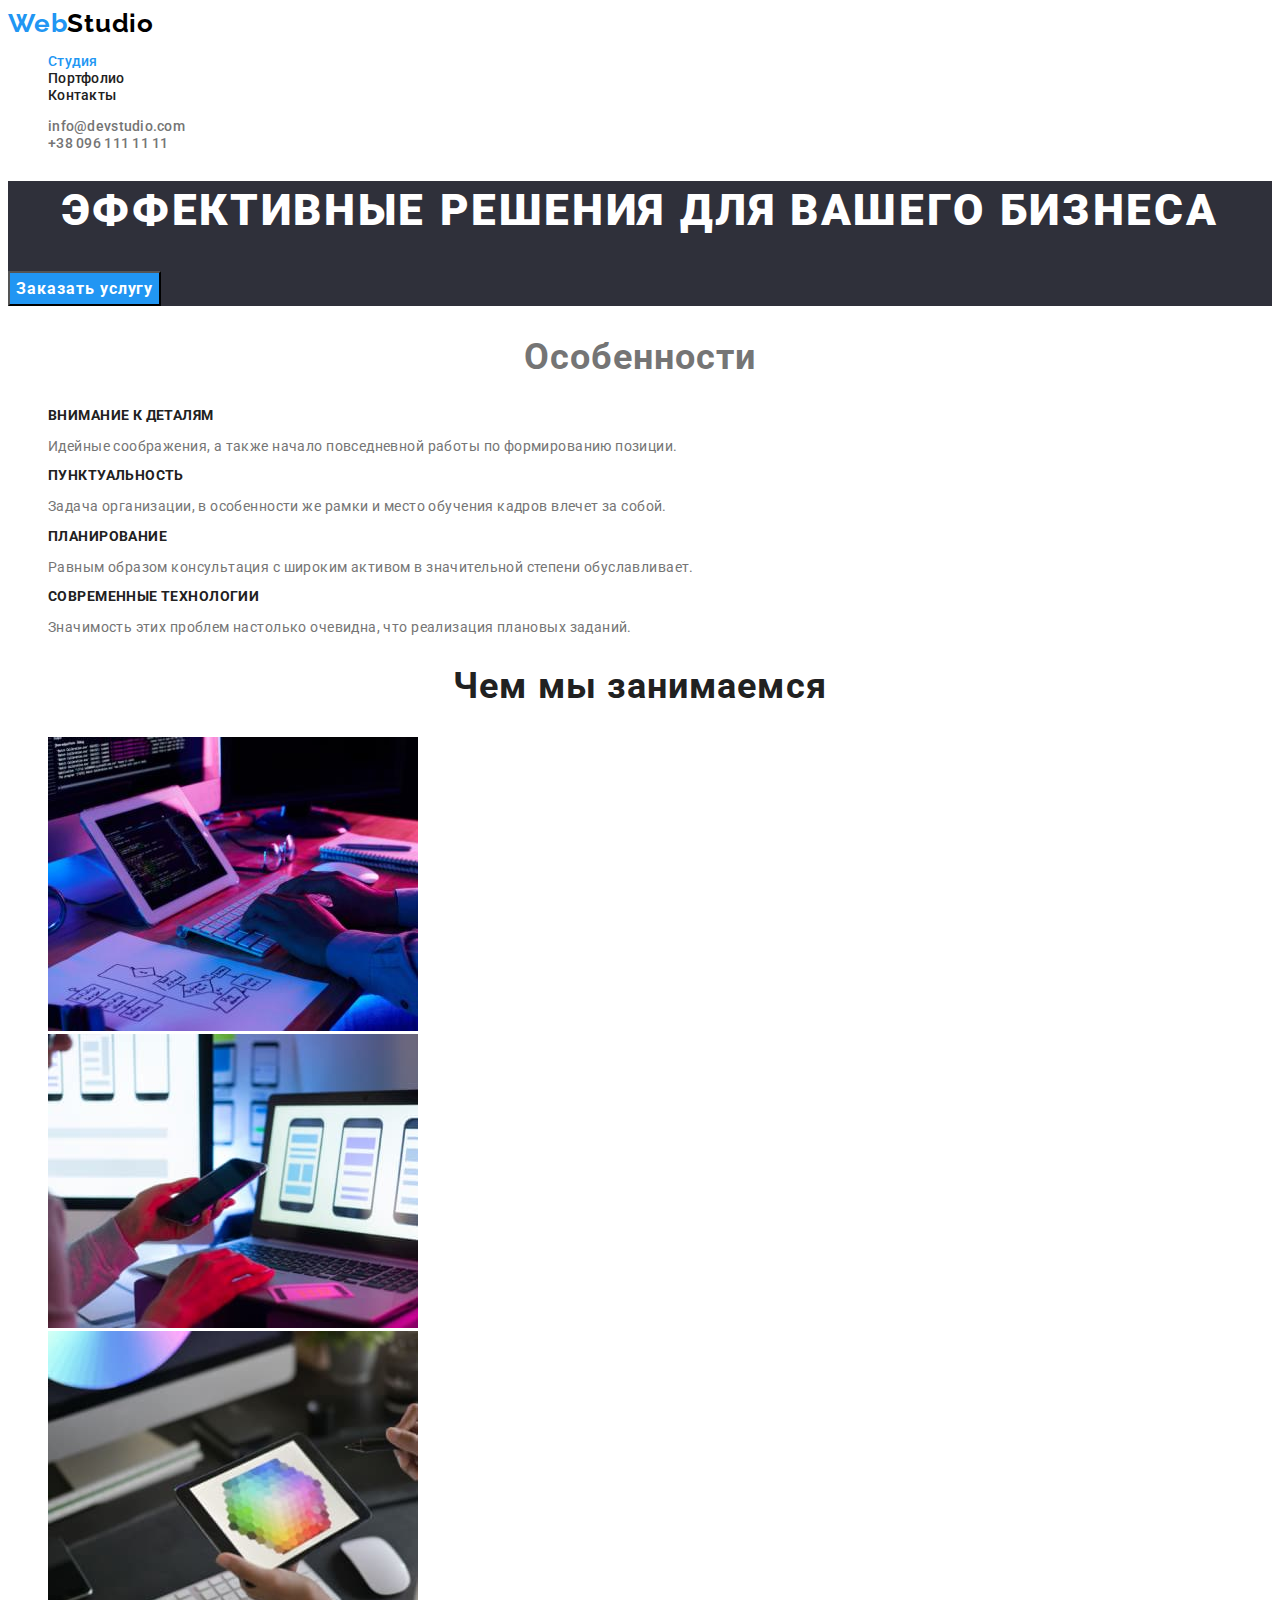
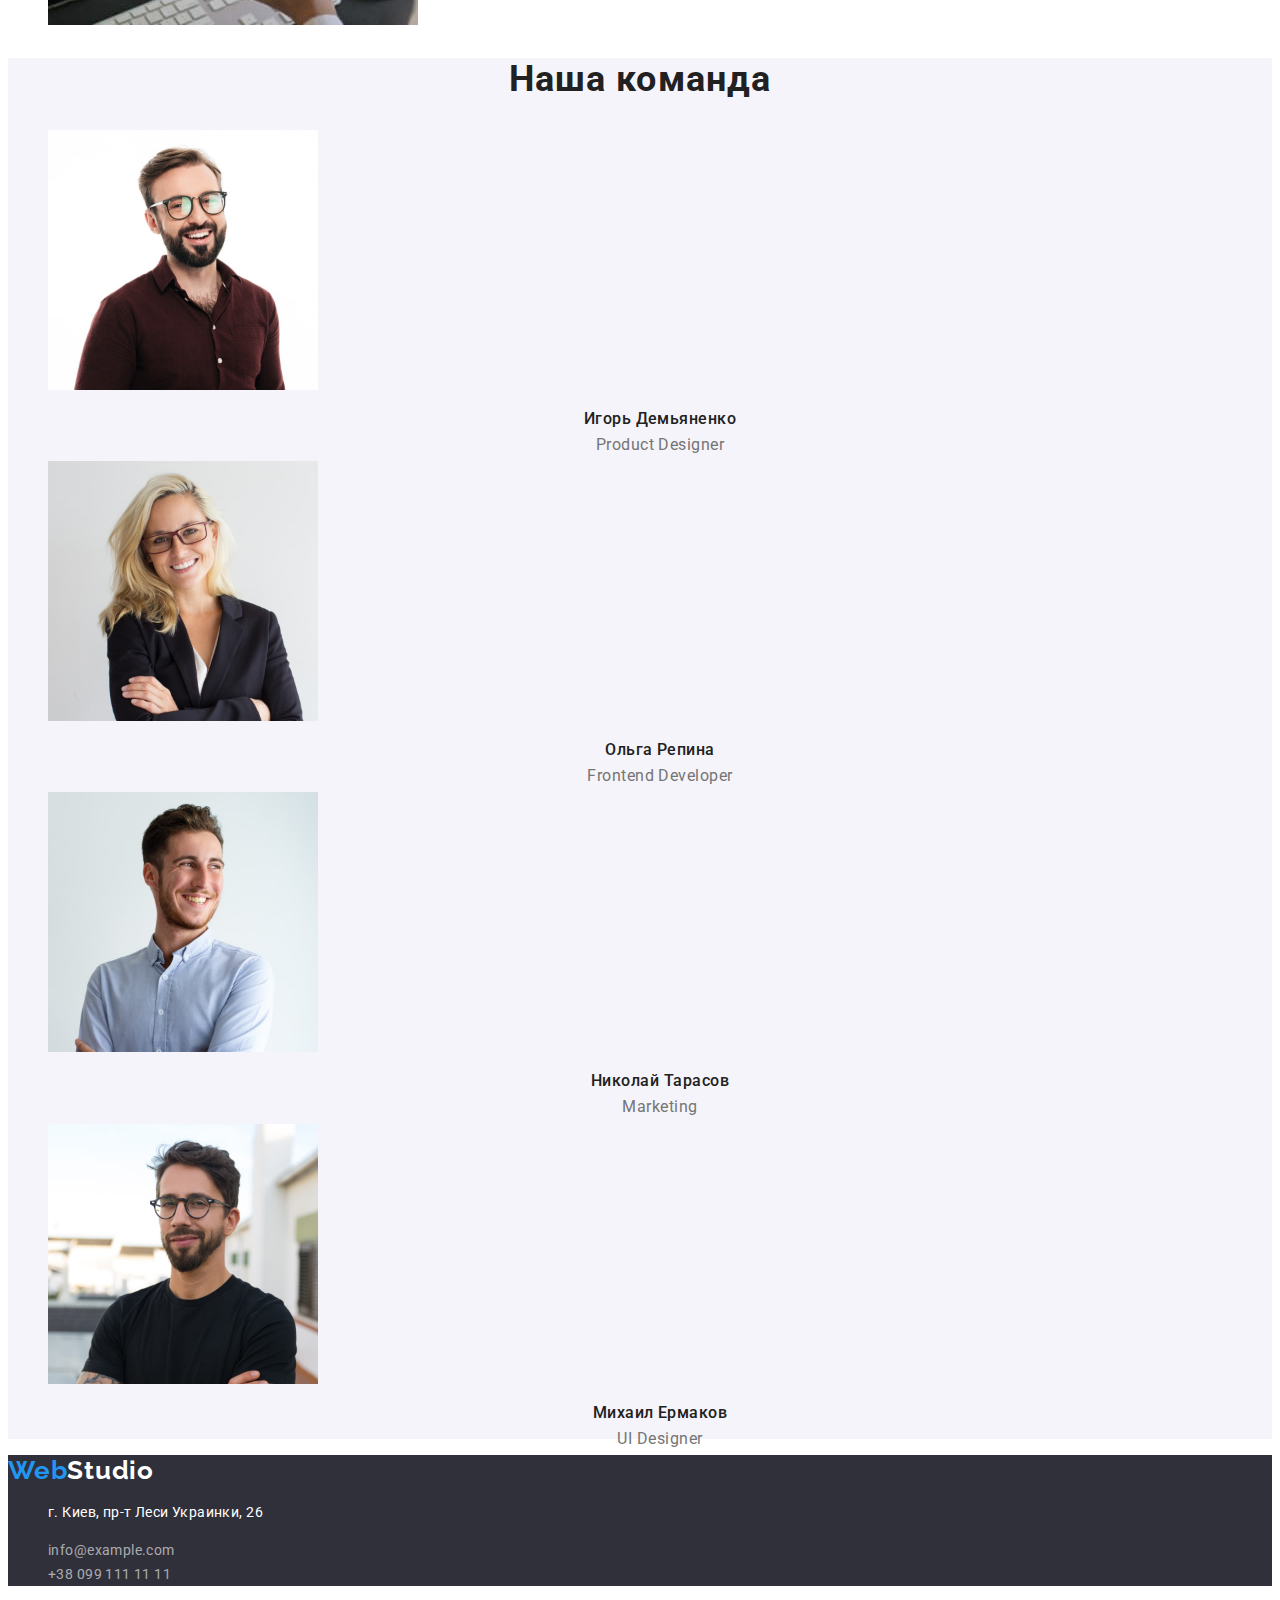
==== index.html @ 6a503a12 "Start HW_03" ====
<!DOCTYPE html>
<html lang="ru">

<head>
    <meta charset="UTF-8">
    <meta http-equiv="X-UA-Compatible" content="IE=edge">
    <meta name="viewport" content="width=device-width, initial-scale=1.0">
    <title>ГЛАВНАЯ</title>
    <link rel="preconnect" href="https://fonts.googleapis.com">
    <link rel="preconnect" href="https://fonts.gstatic.com" crossorigin>
    <link
        href="https://fonts.googleapis.com/css2?family=Raleway:wght@700&family=Roboto:wght@400;500;700;900&display=swap"
        rel="stylesheet">
    <link rel="stylesheet" href="./css/styles.css">
</head>

<body>
    <!-- ШАПКА САЙТА HEADER -->
    <header class="header">

        <!-- ГЛАВНАЯ НАВИГАЦИЯ C ПЕРВЫМ СПИСКОМ -->

        <nav class="general-nav">
            <!-- ЛОГОТИП СТУДИИ -->
            <a href="./index.html" class="logo-top"><span class="accent">Web</span><span
                    class="studio">Studio</span></a>
            <!-- ПЕРВЫЙ СПИСОК -->
            <ul class="list site-nav ">
                <li><a href="./index.html" class="link current">Студия</a></li>
                <li><a href="./portfolio.html" class="link portfolio">Портфолио</a></li>
                <li><a href="#" class="link contact">Контакты</a></li>
            </ul>
        </nav>
        <!-- КОНТАКТЫ ВТОРОЙ СПИСОК В ШАПКЕ -->
        <ul class="list contakt-header">
            <li>
                <a href="mailto:info@devstudio.com" class="link" rel="">info@devstudio.com</a>
            </li>
            <li>
                <a href="tel:+380961111111" class="link">+38 096 111 11 11</a>
            </li>
        </ul>
    </header>
    <!-- MAIN СОДЕРЖАНИЕ -->
    <main>
        <div class="hero-img">
            <!-- ТУТ БОЛЬШАЯ ЧЕРНАЯ КАРТИНКА  -->
            <section class="slogan">
                <h1 class="hero-title">Эффективные решения для вашего бизнеса</h1>
                <button type="button" class="hero btn">Заказать услугу</button>
            </section>
        </div>
        <!-- СЕКЦИЯ ОСОБЕННОСТИ -->
        <section class="section nuances">
            <h2 class="hidden section-title">Особенности</h2>
            <ul class="list nuances-list">
                <li>
                    <h3 class="title nuances-title">Внимание к деталям</h3>
                    <p class="txt">
                        Идейные соображения, а также начало повседневной работы по формированию позиции.
                    </p>
                </li>
                <li>
                    <h3 class="title nuances-title">Пунктуальность</h3>
                    <p class="txt">
                        Задача организации, в особенности же рамки и место обучения кадров влечет за собой.
                    </p>
                </li>
                <li>
                    <h3 class="title nuances-title">Планирование</h3>
                    <p class="txt">
                        Равным образом консультация с широким активом в значительной степени обуславливает.
                    </p>
                </li>
                <li class="">
                    <h3 class="title nuances-title">Современные технологии</h3>
                    <p class="txt">
                        Значимость этих проблем настолько очевидна, что реализация плановых заданий.
                    </p>
                </li>
            </ul>
        </section>
        <!-- СЕКЦИЯ ЧЕМ МЫ ЗАНИМАЕМСЯ -->
        <section class="section job">
            <h2 class="title section-title">Чем мы занимаемся</h2>
            <ul class="list job-list">
                <li>
                    <img src="./images/box1.jpg" width="370" alt="руки с клавиатурой" />
                </li>
                <li>
                    <img src="./images/box2.jpg" width="370" alt=" рука с мобильным" />
                </li>
                <li>
                    <img src="./images/box3.jpg" width="370" alt=" рука с планшетом" />
                </li>
            </ul>
        </section>
        <!-- СЕКЦИЯ КОМАНДА -->
        <section class="section team">
            <h2 class="title section-title">Наша команда</h2>
            <ul class="list team-list">
                <li>
                    <img src="./images/t-card1.jpg" width="270" alt="фото Игорь Демьяненко" />
                    <h3 class="title team-title">Игорь Демьяненко</h3>
                    <p lang="en" class="txt">Product Designer</p>
                </li>
                <li>
                    <img src="./images/t-card2.jpg" width="270" alt="фото Ольга Репина" />
                    <h3 class="title team-title">Ольга Репина</h3>
                    <p lang="en" class="txt">Frontend Developer</p>
                </li>
                <li>
                    <img src="./images/t-card3.jpg" width="270" alt="фото Николай Тарасов" />
                    <h3 class="title team-title">Николай Тарасов</h3>
                    <p lang="en" class="txt">Marketing</p>
                </li>
                <li>
                    <img src="./images/t-card4.jpg" width="270" alt="фото Михаил Ермаков" />
                    <h3 class="title team-title">Михаил Ермаков</h3>
                    <p lang="en" class="txt">UI Designer</p>
                </li>
            </ul>
        </section>
    </main>
    <!-- ОБЩИЙ ПОДВАЛ СТРАНИЦЫ -->
    <footer class="footer">
        <!-- ФОН ПОДВАЛА СТРАНИЦЫ -->
        <a href="./index.html" class="logo-bоttom"><span class="accent">Web</span><span
                class="logo-footer">Studio</span></a>
        <address class="address">
            <ul class="list contact-footer">
                <li>
                    <p class="text">г. Киев, пр-т Леси Украинки, 26</p>
                <li><a href="mailto:info@example.com" class="link">info@example.com</a></li>
                <li><a href="tel:+380991111111" class="link">+38 099 111 11 11</a></li>
            </ul>
        </address>
    </footer>
</body>

</html>
---- css/styles.css ----
:root {
  --logo-studio-color: #000000;
  --bg-prime-color: #ffffff;
  --bg-second-color: #f5f4fa;
  --text-prime-color: #757575;
  --text-second-color: #212121;
  --text-accent-color: #2196f3;
  --botton-prime-color: #f5f4fa;
  --border-color: #eeeeee;
  --link-footer-color: rgba(255, 255, 255, 0.6);
  --hero-footer-color: #2f303a;
}
body {
  font-family: 'Roboto', sans-serif;
  font-style: normal;
  font-weight: 400;
  font-size: 14px;
  background-color: var(--body-prime-color);
  color: var(--text-prime-color);
}

.list {
  list-style: none;
}
/* .link {
  text-decoration: none;
} */

/* ========== HEADER======= */
/* ----  СТИЛЬ ЛОГОТИПА HEADR И FOOTER   --- */
.logo-top,
.logo-bоttom {
  text-decoration: none;
  font-family: Raleway;
  font-style: normal;
  font-weight: 700;
  font-size: 26px;
  line-height: 31px;
  letter-spacing: 0.03em;
  text-decoration: none;
  /* --- ЦВЕТ ЛОГОТИПА HEADER  --- */
  color: var(--logo-studio-color);
}
/* -- ЦВЕТОВОЙ АКЦЕНТ ЛОГОТИПА HEADER И FOOTER -- */
.accent {
  color: var(--text-accent-color);
}

/* ====ГЛАВНАЯ НАВИГАЦИЯ ==== */

.site-nav .link {
  text-decoration: none;
  font-size: 14px;
  font-weight: 500;
  line-height: 1.14;
  letter-spacing: 0.02em;
  color: var(--text-second-color);
}
/* ---= ПОДСВЕТКА ТЕКУЩЕЙ СТРАНИЦЫ =---  */
.site-nav .link.current {
  color: var(--text-accent-color);
}
.site-nav .link:hover,
.site-nav .link:focus {
  color: var(--text-accent-color);
}

/* --- КОНТАКТЫ HEADER   --- */
.contakt-header .link {
  text-decoration: none;
  font-size: 14px;
  font-weight: 500;
  line-height: 1.14;
  letter-spacing: 0.02em;
  color: var(--text-prime-color);
}
.contakt-header .link:hover,
.contakt-header .link:focus {
  color: var(--text-accent-color);
}

/* ===========  HEADER FIN  ====== */

/* ===  MAIN  === */
/* ---  СТИЛЬ ДЛЯ HERO  --- */
.hero-img {
  background-color: var(--hero-footer-color);
}
.hero-title {
  font-weight: 900;
  font-size: 44px;
  line-height: 1.36;
  text-align: center;
  letter-spacing: 0.06em;
  text-transform: uppercase;
  color: var(--bg-prime-color);
}
.hero.btn {
  font-family: inherit; /* НАСЛ-от BODY-  */
  font-weight: 700;
  font-size: 16px;
  line-height: 1.85;
  /* text-align: center; */
  letter-spacing: 0.06em;
  color: var(--bg-prime-color);
  background-color: var(--text-accent-color);
  /* ---  HERO-FIN  --- */
}
/* ===  ДЛЯ ВСЕХ СЕКЦИЙ  === */
.section-title {
  font-weight: 700;
  font-size: 36px;
  line-height: 1.17;
  text-align: center;
  letter-spacing: 0.03em;
}
.title {
  color: var(--text-second-color);
}
/* ===  СЕКЦИЯ ОСОБЕННОСТИ  === */

.nuances-title {
  font-weight: 700;
  font-size: 14px;
  line-height: 1.14;
  letter-spacing: 0.03em;
  text-transform: uppercase;
}
.nuances-list .txt {
  line-height: 1.17;
  letter-spacing: 0.03em;
}

/* === СЕКЦИЯ ЧЕМ МЫ ЗАНИМАЕМСЯ === */

/* === СЕКЦИЯ КОМАНДА === */
.section.team {
  background-color: var(--bg-second-color);
}
.team-title {
  font-weight: 500;
  font-size: 16px;
  line-height: 1.19;
  text-align: center;
  letter-spacing: 0.03em;
}
.team-list .txt {
  font-size: 16px;
  line-height: 1.19px;
  text-align: center;
  letter-spacing: 0.03em;
}

/* === MAIN, INDEX FIN === */

/* === PORTFOLIO MAIN PAGE === */
/* -- ЗАГОЛОВОК ПОРТФОЛИО, HIDDEN -- */
/* --- КНОПКИ ПОРТФОЛИО  --- */
.work-list {
}
.btn-work {
  font-family: Roboto;
  font-weight: 500;
  font-size: 16px;
  line-height: 1.62;
  /* text-align: center; */
  letter-spacing: 0.03em;
  color: var(--text-second-color);
  background-color: var(--bg-second-color);
}
.btn-work:hover,
.btn-work:focus {
  background-color: var(--text-accent-color);
}
/* --- ПРИМЕРЫ  РАБОТ  --- */
.portfolio-title {
  font-weight: 700;
  font-size: 18px;
  line-height: 2;
  letter-spacing: 0.06em;
}
.example-list .link {
  text-decoration: none;
}
.example-list .txt {
  font-size: 16px;
  line-height: 1.88;
  letter-spacing: 0.03em;
  color: var(--text-prime-color);
}
/* ===  PORTFOLIO FIN  === */

/* ===  FOOTER  === */
.footer {
  background-color: var(--hero-footer-color);
}
/* --- БЕЛЫЙ ЦВЕТ ЛОГОТИПА ФУТЕРА --- */
.logo-footer {
  color: var(--bg-prime-color);
}
/* === АДРЕСС ПРОСПЕКТТ == */
.address .text {
  font-family: Roboto;
  font-style: normal;
  font-weight: 400;
  font-size: 14px;
  line-height: 24px;
  letter-spacing: 0.03em;
  color: var(--bg-prime-color);
}
/* --- АДРЕСНЫЕ ССЫЛКИ В ФУТЕРЕ  --- */
.contact-footer .link {
  text-decoration: none;
  font-style: normal;
  font-weight: 400;
  font-size: 14px;
  line-height: 24px;
  letter-spacing: 0.03em;
  color: var(--link-footer-color);
}
.contact-footer .link:hover,
.contact-footer .link:focus {
  color: var(--text-accent-color);
}

/* === FOOTER FIN === */
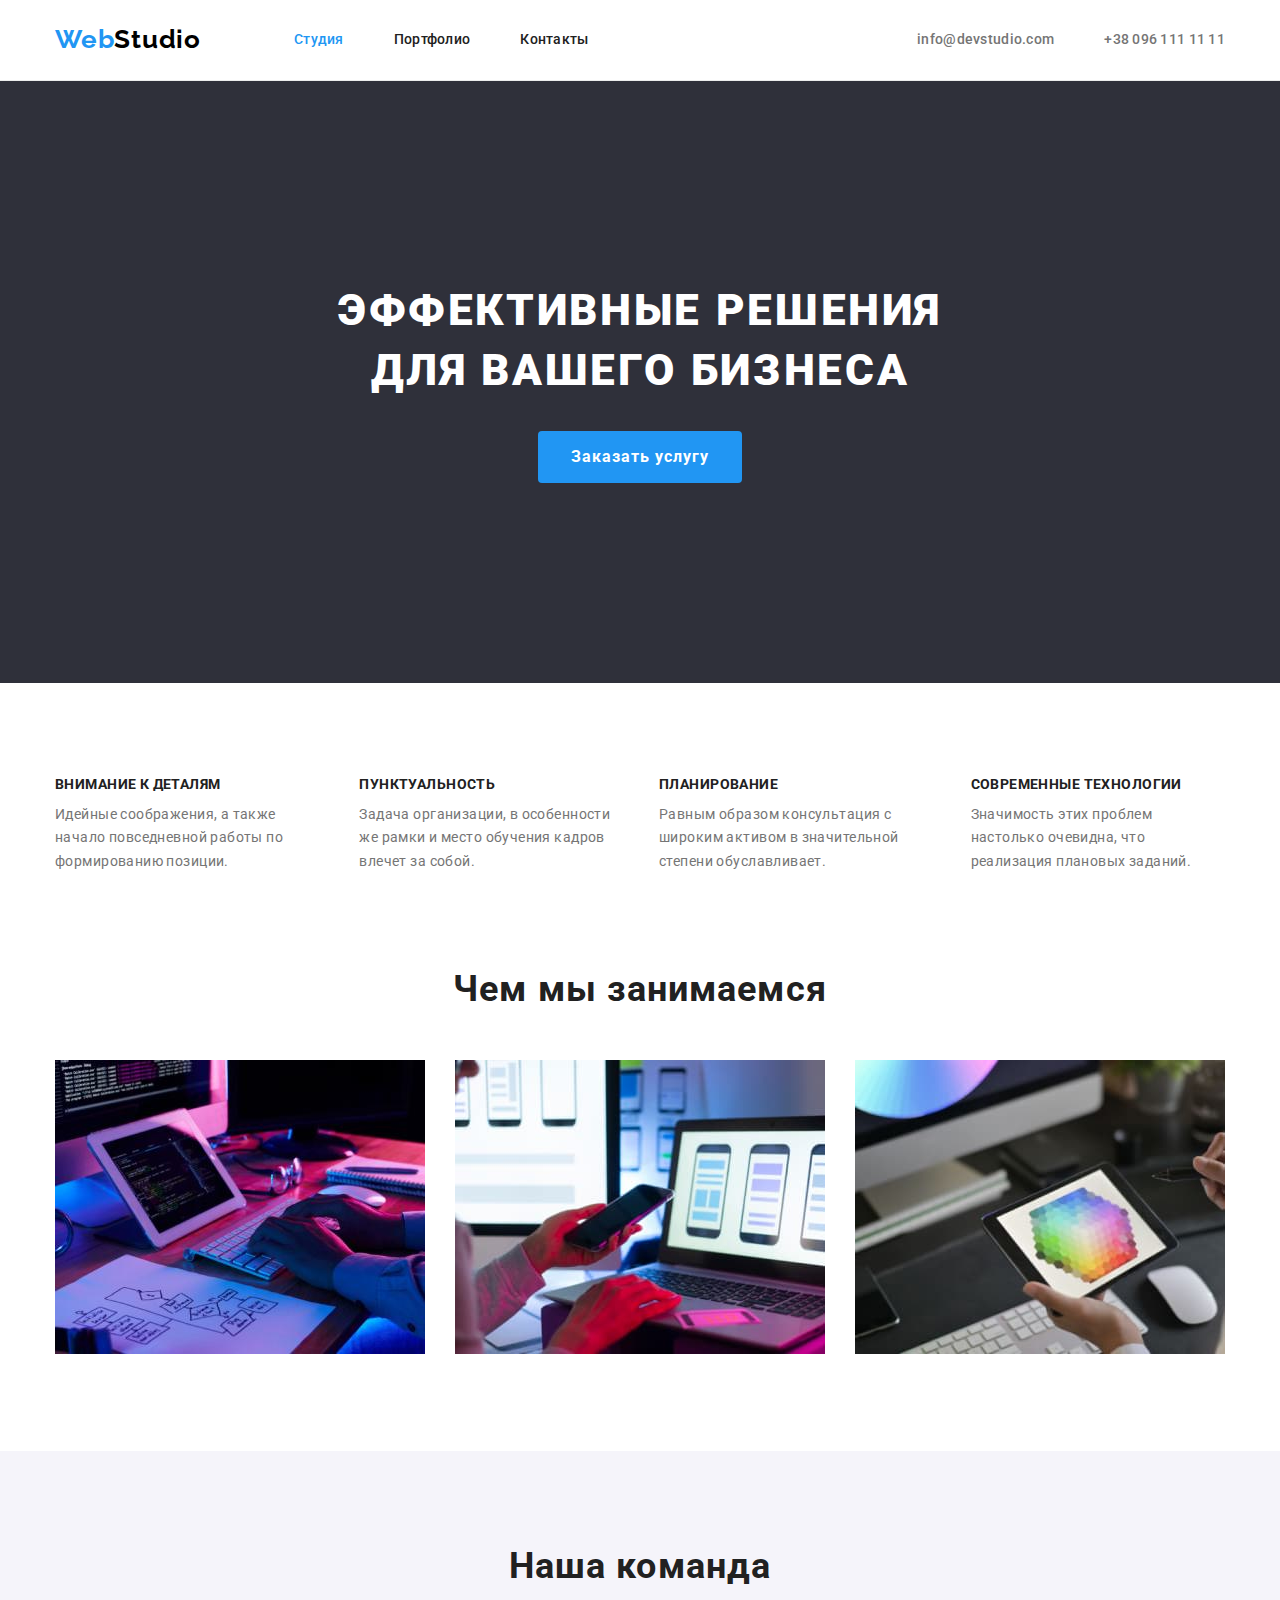
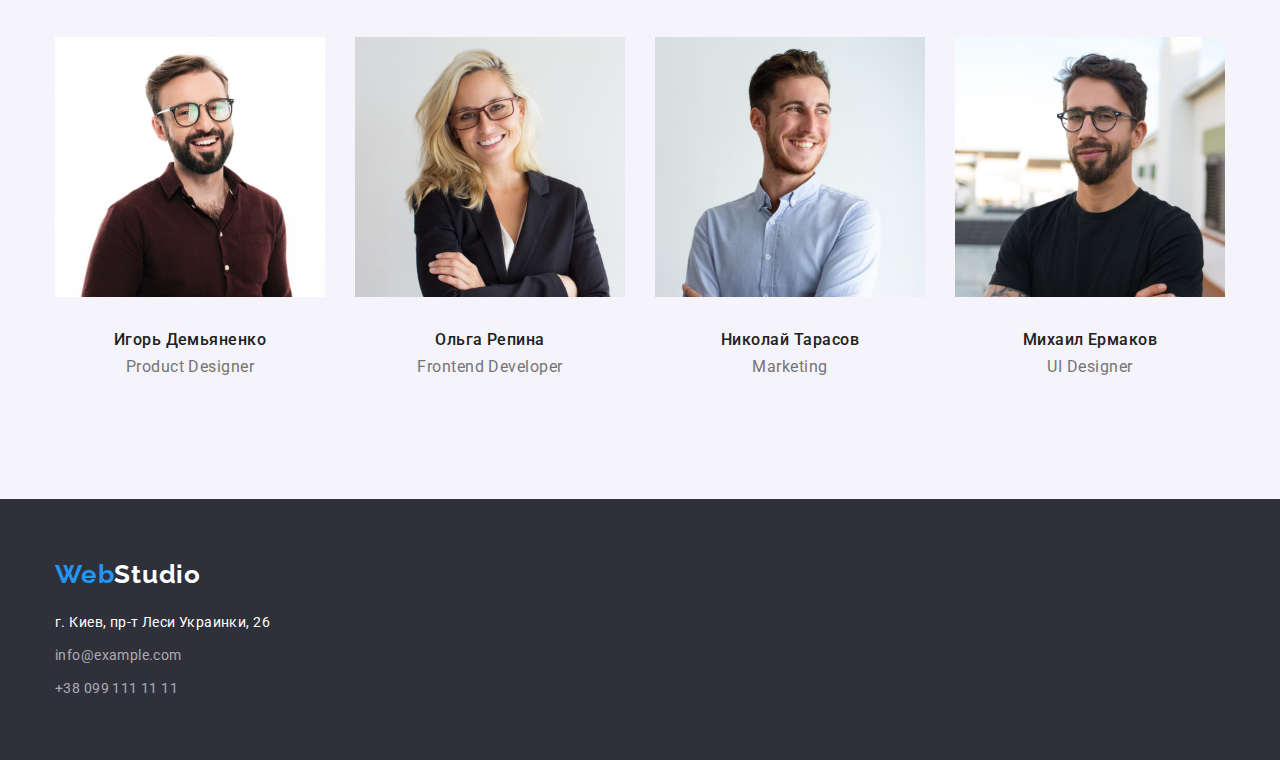
==== commit cf1b6f6d: "Final" ====
--- a/index.html
+++ b/index.html
@@ -11,130 +11,157 @@
     <link
         href="https://fonts.googleapis.com/css2?family=Raleway:wght@700&family=Roboto:wght@400;500;700;900&display=swap"
         rel="stylesheet">
+    <!-- Файл НОРМАЛИЗ -->
+    <link rel="stylesheet"
+        href="https://cdnjs.cloudflare.com/ajax/libs/modern-normalize/1.1.0/modern-normalize.min.css">
     <link rel="stylesheet" href="./css/styles.css">
 </head>
 
 <body>
     <!-- ШАПКА САЙТА HEADER -->
+
     <header class="header">
+        <div class="container prime-nav">
 
-        <!-- ГЛАВНАЯ НАВИГАЦИЯ C ПЕРВЫМ СПИСКОМ -->
+            <!-- ГЛАВНАЯ НАВИГАЦИЯ C ПЕРВЫМ СПИСКОМ -->
 
-        <nav class="general-nav">
-            <!-- ЛОГОТИП СТУДИИ -->
-            <a href="./index.html" class="logo-top"><span class="accent">Web</span><span
-                    class="studio">Studio</span></a>
-            <!-- ПЕРВЫЙ СПИСОК -->
-            <ul class="list site-nav ">
-                <li><a href="./index.html" class="link current">Студия</a></li>
-                <li><a href="./portfolio.html" class="link portfolio">Портфолио</a></li>
-                <li><a href="#" class="link contact">Контакты</a></li>
+            <nav class="general-nav">
+                <!-- ЛОГОТИП СТУДИИ -->
+                <a href="./index.html" class="logo-top"><span class="accent">Web</span><span
+                        class="studio">Studio</span></a>
+                <!-- ПЕРВЫЙ СПИСОК -->
+                <ul class="list site-nav">
+                    <li class="item"><a href="./index.html" class="link current">Студия</a></li>
+                    <li class="item"><a href="./portfolio.html" class="link portfolio">Портфолио</a></li>
+                    <li class="item"><a href="#" class="link contact">Контакты</a></li>
+                </ul>
+            </nav>
+            <!-- КОНТАКТЫ ВТОРОЙ СПИСОК В ШАПКЕ -->
+            <ul class="list contakt-header">
+                <li class="item">
+                    <a href="mailto:info@devstudio.com" class="link" rel="">info@devstudio.com</a>
+                </li>
+                <li class="item">
+                    <a href="tel:+380961111111" class="link">+38 096 111 11 11</a>
+                </li>
             </ul>
-        </nav>
-        <!-- КОНТАКТЫ ВТОРОЙ СПИСОК В ШАПКЕ -->
-        <ul class="list contakt-header">
-            <li>
-                <a href="mailto:info@devstudio.com" class="link" rel="">info@devstudio.com</a>
-            </li>
-            <li>
-                <a href="tel:+380961111111" class="link">+38 096 111 11 11</a>
-            </li>
-        </ul>
+        </div>
     </header>
+
     <!-- MAIN СОДЕРЖАНИЕ -->
     <main>
-        <div class="hero-img">
-            <!-- ТУТ БОЛЬШАЯ ЧЕРНАЯ КАРТИНКА  -->
-            <section class="slogan">
-                <h1 class="hero-title">Эффективные решения для вашего бизнеса</h1>
-                <button type="button" class="hero btn">Заказать услугу</button>
-            </section>
-        </div>
+
+        <!-- ТУТ БОЛЬШАЯ ЧЕРНАЯ КАРТИНКА  -->
+        <section class="section hero">
+            <div class="container">
+                <h1 class="hero-title">Эффективные решения<br> для вашего бизнеса</h1>
+                <button type="button" class="hero-btn btn">Заказать услугу</button>
+            </div>
+        </section>
+
         <!-- СЕКЦИЯ ОСОБЕННОСТИ -->
+
         <section class="section nuances">
-            <h2 class="hidden section-title">Особенности</h2>
-            <ul class="list nuances-list">
-                <li>
-                    <h3 class="title nuances-title">Внимание к деталям</h3>
-                    <p class="txt">
-                        Идейные соображения, а также начало повседневной работы по формированию позиции.
-                    </p>
-                </li>
-                <li>
-                    <h3 class="title nuances-title">Пунктуальность</h3>
-                    <p class="txt">
-                        Задача организации, в особенности же рамки и место обучения кадров влечет за собой.
-                    </p>
-                </li>
-                <li>
-                    <h3 class="title nuances-title">Планирование</h3>
-                    <p class="txt">
-                        Равным образом консультация с широким активом в значительной степени обуславливает.
-                    </p>
-                </li>
-                <li class="">
-                    <h3 class="title nuances-title">Современные технологии</h3>
-                    <p class="txt">
-                        Значимость этих проблем настолько очевидна, что реализация плановых заданий.
-                    </p>
-                </li>
-            </ul>
+            <div class="container flex-nuances">
+                <h2 class="hidden section-title">Особенности</h2>
+                <ul class="list nuances-list">
+                    <li class="item">
+                        <h3 class="title nuances-title">Внимание к деталям</h3>
+                        <p class="txt">
+                            Идейные соображения, а также начало повседневной работы по формированию позиции.
+                        </p>
+                    </li>
+                    <li class="item">
+                        <h3 class="title nuances-title">Пунктуальность</h3>
+                        <p class="txt">
+                            Задача организации, в особенности же рамки и место обучения кадров влечет за собой.
+                        </p>
+                    </li>
+                    <li class="item">
+                        <h3 class="title nuances-title">Планирование</h3>
+                        <p class="txt">
+                            Равным образом консультация с широким активом в значительной степени обуславливает.
+                        </p>
+                    </li>
+                    <li class="item">
+                        <h3 class="title nuances-title">Современные технологии</h3>
+                        <p class="txt">
+                            Значимость этих проблем настолько очевидна, что реализация плановых заданий.
+                        </p>
+                    </li>
+                </ul>
+            </div>
         </section>
+
         <!-- СЕКЦИЯ ЧЕМ МЫ ЗАНИМАЕМСЯ -->
         <section class="section job">
-            <h2 class="title section-title">Чем мы занимаемся</h2>
-            <ul class="list job-list">
-                <li>
-                    <img src="./images/box1.jpg" width="370" alt="руки с клавиатурой" />
-                </li>
-                <li>
-                    <img src="./images/box2.jpg" width="370" alt=" рука с мобильным" />
-                </li>
-                <li>
-                    <img src="./images/box3.jpg" width="370" alt=" рука с планшетом" />
-                </li>
-            </ul>
+            <div class="container">
+                <h2 class="title section-title">Чем мы занимаемся</h2>
+                <ul class="list job-list">
+                    <li class="item">
+                        <img src="./images/box1.jpg" width="370" alt="руки с клавиатурой" />
+                    </li>
+                    <li class="item">
+                        <img src="./images/box2.jpg" width="370" alt=" рука с мобильным" />
+                    </li>
+                    <li class="item">
+                        <img src="./images/box3.jpg" width="370" alt=" рука с планшетом" />
+                    </li>
+                </ul>
+            </div>
         </section>
         <!-- СЕКЦИЯ КОМАНДА -->
         <section class="section team">
-            <h2 class="title section-title">Наша команда</h2>
-            <ul class="list team-list">
-                <li>
-                    <img src="./images/t-card1.jpg" width="270" alt="фото Игорь Демьяненко" />
-                    <h3 class="title team-title">Игорь Демьяненко</h3>
-                    <p lang="en" class="txt">Product Designer</p>
-                </li>
-                <li>
-                    <img src="./images/t-card2.jpg" width="270" alt="фото Ольга Репина" />
-                    <h3 class="title team-title">Ольга Репина</h3>
-                    <p lang="en" class="txt">Frontend Developer</p>
-                </li>
-                <li>
-                    <img src="./images/t-card3.jpg" width="270" alt="фото Николай Тарасов" />
-                    <h3 class="title team-title">Николай Тарасов</h3>
-                    <p lang="en" class="txt">Marketing</p>
-                </li>
-                <li>
-                    <img src="./images/t-card4.jpg" width="270" alt="фото Михаил Ермаков" />
-                    <h3 class="title team-title">Михаил Ермаков</h3>
-                    <p lang="en" class="txt">UI Designer</p>
-                </li>
-            </ul>
+            <div class="container">
+                <h2 class="title section-title">Наша команда</h2>
+                <ul class="list team-list">
+                    <li class="item">
+                        <img src="./images/t-card1.jpg" width="270" alt="фото Игорь Демьяненко">
+                        <div class="team-card">
+                            <h3 class="title team-title">Игорь Демьяненко</h3>
+                            <p lang="en" class="txt">Product Designer</p>
+                        </div>
+                    </li>
+                    <li class="item">
+                        <img src="./images/t-card2.jpg" width="270" alt="фото Ольга Репина">
+                        <div class="team-card">
+                            <h3 class="title team-title">Ольга Репина</h3>
+                            <p lang="en" class="txt">Frontend Developer</p>
+                        </div>
+                    </li>
+                    <li class="item">
+                        <img src="./images/t-card3.jpg" width="270" alt="фото Николай Тарасов">
+                        <div class="team-card">
+                            <h3 class="title team-title">Николай Тарасов</h3>
+                            <p lang="en" class="txt">Marketing</p>
+                        </div>
+                    </li>
+                    <li class="item">
+                        <img src="./images/t-card4.jpg" width="270" alt="фото Михаил Ермаков">
+                        <div class="team-card">
+                            <h3 class="title team-title">Михаил Ермаков</h3>
+                            <p lang="en" class="txt">UI Designer</p>
+                        </div>
+                    </li>
+                </ul>
+            </div>
         </section>
     </main>
     <!-- ОБЩИЙ ПОДВАЛ СТРАНИЦЫ -->
-    <footer class="footer">
-        <!-- ФОН ПОДВАЛА СТРАНИЦЫ -->
-        <a href="./index.html" class="logo-bоttom"><span class="accent">Web</span><span
-                class="logo-footer">Studio</span></a>
-        <address class="address">
-            <ul class="list contact-footer">
-                <li>
-                    <p class="text">г. Киев, пр-т Леси Украинки, 26</p>
-                <li><a href="mailto:info@example.com" class="link">info@example.com</a></li>
-                <li><a href="tel:+380991111111" class="link">+38 099 111 11 11</a></li>
-            </ul>
-        </address>
+    <footer class="section footer">
+        <div class="container">
+            <!-- ФОН ПОДВАЛА СТРАНИЦЫ -->
+            <a href="./index.html" class="logo-bоttom"><span class="accent">Web</span><span
+                    class="logo-footer">Studio</span></a>
+            <address class="address">
+                <ul class="list contact-footer">
+                    <li class="item">
+                        <p class="text">г. Киев, пр-т Леси Украинки, 26</p>
+                    <li class="item"><a href="mailto:info@example.com" class="link">info@example.com</a></li>
+                    <li class="item"><a href="tel:+380991111111" class="link">+38 099 111 11 11</a></li>
+                </ul>
+            </address>
+        </div>
     </footer>
 </body>
 
--- a/css/styles.css
+++ b/css/styles.css
@@ -9,6 +9,8 @@
   --border-color: #eeeeee;
   --link-footer-color: rgba(255, 255, 255, 0.6);
   --hero-footer-color: #2f303a;
+  --border-card-color: #eeeeee;
+  --header-border-color: #ececec;
 }
 body {
   font-family: 'Roboto', sans-serif;
@@ -18,16 +20,55 @@
   background-color: var(--body-prime-color);
   color: var(--text-prime-color);
 }
-
+/* ЗАГОЛОВКИ СБРОС отступов */
+p,
+h1,
+h2,
+h3,
+h4,
+h5,
+h6,
+ul {
+  margin-top: 0;
+  margin-bottom: 0;
+}
+/* РИСУНКИ В INLINE-BLOCK */
+.img {
+  display: block;
+  padding: 0;
+  margin: 0;
+}
+/* === Маркеры ДЛЯ ВСЕХ СПИСКОВ === */
 .list {
+  margin: 0;
+  padding: 0;
   list-style: none;
 }
 /* .link {
   text-decoration: none;
 } */
-
+/* --= ПАРАМЕТРЫ КОНТЕЙНЕРА =-- */
+.container {
+  width: 1200px;
+  margin: 0 auto;
+  padding-left: 15px;
+  padding-right: 15px;
+}
 /* ========== HEADER======= */
-/* ----  СТИЛЬ ЛОГОТИПА HEADR И FOOTER   --- */
+
+/* БЛОК НАВИГАЦИЯ И КОНТАКТЫ */
+.prime-nav {
+  display: flex;
+  align-items: center;
+  /* justify-content: space-between; */
+}
+
+/* ----  СТИЛЬ ЛОГОТИПА HEADER И FOOTER   --- */
+.logo-top {
+  display: block;
+  padding-top: 24px;
+  padding-bottom: 25px;
+}
 .logo-top,
 .logo-bоttom {
   text-decoration: none;
@@ -47,14 +88,29 @@
 }
 
 /* ====ГЛАВНАЯ НАВИГАЦИЯ ==== */
-
+.general-nav {
+  display: flex;
+  align-items: center;
+}
+.site-nav {
+  display: flex;
+  margin-left: 93px;
+}
+.site-nav .item + .item {
+  margin-left: 50px;
+}
 .site-nav .link {
-  text-decoration: none;
+  display: block;
+  padding-top: 32px;
+  padding-bottom: 32px;
+
   font-size: 14px;
   font-weight: 500;
   line-height: 1.14;
   letter-spacing: 0.02em;
   color: var(--text-second-color);
+
+  text-decoration: none;
 }
 /* ---= ПОДСВЕТКА ТЕКУЩЕЙ СТРАНИЦЫ =---  */
 .site-nav .link.current {
@@ -66,7 +122,18 @@
 }
 
 /* --- КОНТАКТЫ HEADER   --- */
+.contakt-header {
+  display: flex;
+  margin-left: auto;
+}
+.contakt-header .item + .item {
+  margin-left: 50px;
+}
+
 .contakt-header .link {
+  display: block;
+  padding-top: 32px;
+  padding-bottom: 32px;
   text-decoration: none;
   font-size: 14px;
   font-weight: 500;
@@ -78,36 +145,62 @@
 .contakt-header .link:focus {
   color: var(--text-accent-color);
 }
-
+.header {
+  border-bottom: 1px solid var(--header-border-color);
+}
 /* ===========  HEADER FIN  ====== */
 
-/* ===  MAIN  === */
+/* ===  MAIN INDEX  === */
+
 /* ---  СТИЛЬ ДЛЯ HERO  --- */
-.hero-img {
+
+.hero {
+  text-align: center;
+  /* margin-bottom: 94px; */
+  padding-top: 200px;
+  padding-bottom: 200px;
+
+  /* margin-bottom: 94px; */
+
   background-color: var(--hero-footer-color);
 }
 .hero-title {
+  /* ШРИФТЫ */
   font-weight: 900;
   font-size: 44px;
   line-height: 1.36;
-  text-align: center;
+  /* text-align: center; */
   letter-spacing: 0.06em;
   text-transform: uppercase;
+
+  margin-bottom: 30px;
+
   color: var(--bg-prime-color);
 }
-.hero.btn {
+/* ==== КНОПКА HERO Заказать === */
+.hero-btn.btn {
+  display: inline-block;
+  padding: 10px 32px;
+  align-items: center;
+  text-align: center;
+  border: 1px solid transparent;
+  border-radius: 4px;
+
   font-family: inherit; /* НАСЛ-от BODY-  */
   font-weight: 700;
   font-size: 16px;
-  line-height: 1.85;
-  /* text-align: center; */
+  line-height: 1.87;
   letter-spacing: 0.06em;
   color: var(--bg-prime-color);
   background-color: var(--text-accent-color);
-  /* ---  HERO-FIN  --- */
-}
-/* ===  ДЛЯ ВСЕХ СЕКЦИЙ  === */
+  cursor: pointer;
+}
+/* ---  HERO-FIN  --- */
+
+/* ===  ШРИФТ h2 ДЛЯ ВСЕХ СЕКЦИЙ  === */
 .section-title {
+  margin-bottom: 50px;
+
   font-weight: 700;
   font-size: 36px;
   line-height: 1.17;
@@ -119,25 +212,68 @@
 }
 /* ===  СЕКЦИЯ ОСОБЕННОСТИ  === */
 
+.nuances {
+  padding-top: 94px;
+}
+.hidden {
+  display: none;
+}
+.nuances-list {
+  display: flex;
+  flex-direction: row;
+
+  /* display: flex;
+  justify-content: center;
+  margin-left: auto;
+  margin-right: auto; */
+}
+.nuances-list .item:not(:last-child) {
+  margin-right: 30px;
+}
+
 .nuances-title {
+  /* padding-bottom: 10px; */
   font-weight: 700;
   font-size: 14px;
   line-height: 1.14;
   letter-spacing: 0.03em;
   text-transform: uppercase;
+
+  margin-bottom: 10px;
 }
 .nuances-list .txt {
-  line-height: 1.17;
+  line-height: 1.7;
+  /* line-height: 1.17; */
   letter-spacing: 0.03em;
 }
 
 /* === СЕКЦИЯ ЧЕМ МЫ ЗАНИМАЕМСЯ === */
+.job {
+  padding-top: 94px;
+  padding-bottom: 94px;
+}
+.job-list {
+  display: flex;
+  justify-content: space-between;
+}
 
 /* === СЕКЦИЯ КОМАНДА === */
 .section.team {
+  padding-top: 94px;
+  padding-bottom: 94px;
   background-color: var(--bg-second-color);
 }
+.team-list {
+  display: flex;
+  justify-content: space-between;
+}
+.team-card {
+  padding-top: 30px;
+  padding-bottom: 30px;
+  text-align: center;
+}
 .team-title {
+  margin-bottom: 10px;
   font-weight: 500;
   font-size: 16px;
   line-height: 1.19;
@@ -145,42 +281,93 @@
   letter-spacing: 0.03em;
 }
 .team-list .txt {
+  display: inline-block;
   font-size: 16px;
   line-height: 1.19px;
   text-align: center;
   letter-spacing: 0.03em;
 }
-
-/* === MAIN, INDEX FIN === */
+/* === INDEX FIN === */
 
 /* === PORTFOLIO MAIN PAGE === */
-/* -- ЗАГОЛОВОК ПОРТФОЛИО, HIDDEN -- */
+.section.works {
+  padding-top: 94px;
+  padding-bottom: 94px;
+}
+
 /* --- КНОПКИ ПОРТФОЛИО  --- */
 .work-list {
+  display: flex;
+  justify-content: center;
+  margin-bottom: 50px;
+  /* padding-top: 94px; */
 }
 .btn-work {
+  padding: 6px 22px;
+  margin-right: 8px;
+  border-radius: 4px;
+  border: 1px solid transparent;
+
   font-family: Roboto;
   font-weight: 500;
   font-size: 16px;
   line-height: 1.62;
-  /* text-align: center; */
+  text-align: center;
   letter-spacing: 0.03em;
   color: var(--text-second-color);
   background-color: var(--bg-second-color);
+  cursor: pointer;
+}
+.work-list:last-child {
+  margin-right: 0;
 }
 .btn-work:hover,
 .btn-work:focus {
   background-color: var(--text-accent-color);
 }
 /* --- ПРИМЕРЫ  РАБОТ  --- */
-.portfolio-title {
+.works-title {
+  margin-bottom: 4px;
   font-weight: 700;
   font-size: 18px;
   line-height: 2;
   letter-spacing: 0.06em;
 }
+/* CARD PORFOLIO */
+.work-container {
+  width: 1200px;
+  /* background-color: rgb(138, 155, 250); */
+}
+.example-list {
+  display: flex;
+  flex-wrap: wrap;
+}
+.work-item {
+  width: calc((100% - 60px) / 3);
+  margin-right: 30px;
+  margin-bottom: 30px;
+  /* background-color: rgb(255, 182, 129); */
+}
+.work-item:nth-child(3n) {
+  margin-right: 0;
+}
+.work-item:nth-last-child(-n + 3) {
+  margin-bottom: 0;
+}
+.work-item .link {
+  display: inline-block;
+  /* background-color: violet; */
+}
+
 .example-list .link {
   text-decoration: none;
+}
+/* ---- НИЗ КАРТОЧЕК --- */
+.card-content {
+  padding: 20px 24px;
+  border-bottom: 1px solid var(--border-card-color);
+  border-left: 1px solid var(--border-card-color);
+  border-right: 1px solid var(--border-card-color);
 }
 .example-list .txt {
   font-size: 16px;
@@ -192,12 +379,19 @@
 
 /* ===  FOOTER  === */
 .footer {
+  padding-top: 60px;
+  padding-bottom: 60px;
   background-color: var(--hero-footer-color);
+}
+.logo-bоttom {
+  display: block;
+  margin-bottom: 20px;
 }
 /* --- БЕЛЫЙ ЦВЕТ ЛОГОТИПА ФУТЕРА --- */
 .logo-footer {
   color: var(--bg-prime-color);
 }
+
 /* === АДРЕСС ПРОСПЕКТТ == */
 .address .text {
   font-family: Roboto;
@@ -210,6 +404,7 @@
 }
 /* --- АДРЕСНЫЕ ССЫЛКИ В ФУТЕРЕ  --- */
 .contact-footer .link {
+  display: block;
   text-decoration: none;
   font-style: normal;
   font-weight: 400;
@@ -222,5 +417,11 @@
 .contact-footer .link:focus {
   color: var(--text-accent-color);
 }
-
+.contact-footer .item + .item {
+  margin-top: 9px;
+}
+
+.addres .item {
+  background-color: beige;
+}
 /* === FOOTER FIN === */
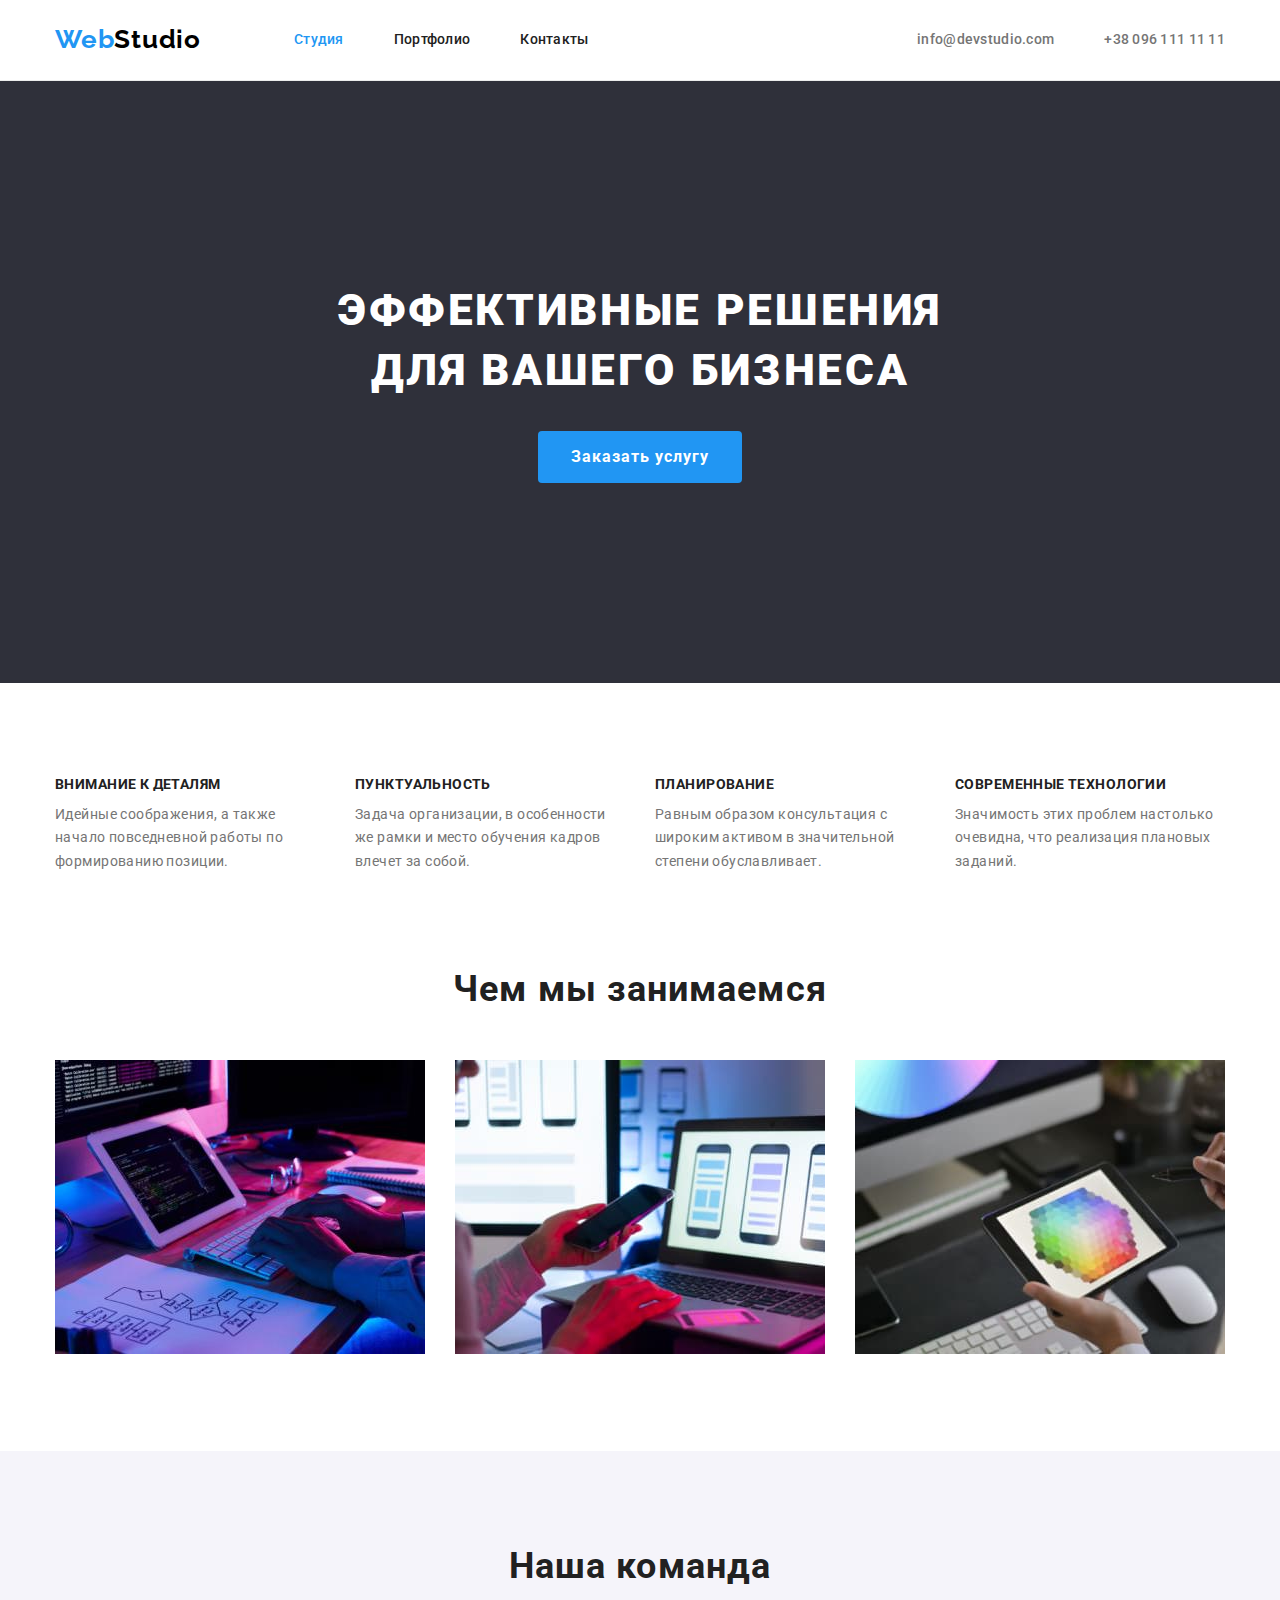
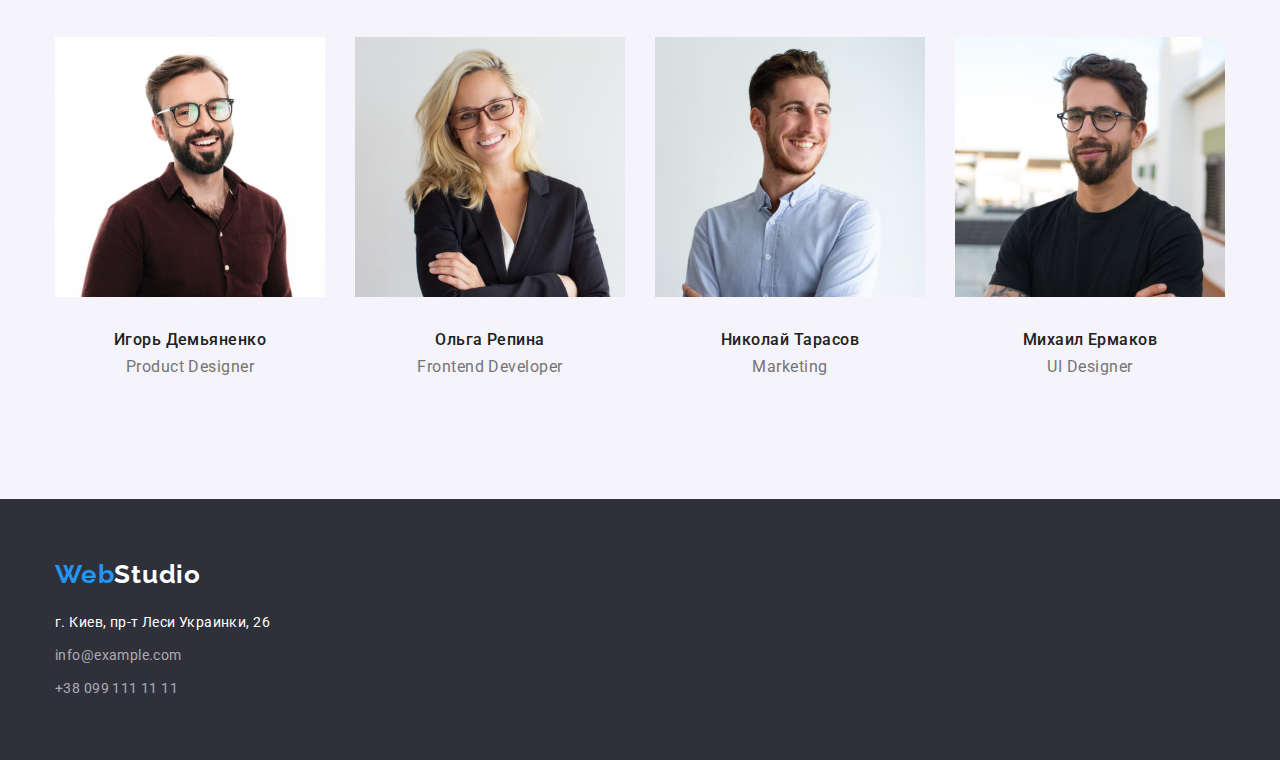
==== commit 04307535: "Add roboto-400" ====
--- a/index.html
+++ b/index.html
@@ -11,6 +11,11 @@
     <link
         href="https://fonts.googleapis.com/css2?family=Raleway:wght@700&family=Roboto:wght@400;500;700;900&display=swap"
         rel="stylesheet">
+    <!-- <link rel="preconnect" href="https://fonts.googleapis.com">
+    <link rel="preconnect" href="https://fonts.gstatic.com" crossorigin>
+    <link
+        href="https://fonts.googleapis.com/css2?family=Raleway:wght@700&family=Roboto:wght@400;500;700;900&display=swap"
+        rel="stylesheet"> -->
     <!-- Файл НОРМАЛИЗ -->
     <link rel="stylesheet"
         href="https://cdnjs.cloudflare.com/ajax/libs/modern-normalize/1.1.0/modern-normalize.min.css">
--- a/css/styles.css
+++ b/css/styles.css
@@ -227,8 +227,12 @@
   margin-left: auto;
   margin-right: auto; */
 }
+
 .nuances-list .item:not(:last-child) {
   margin-right: 30px;
+}
+.nuances-list .item {
+  width: 270px;
 }
 
 .nuances-title {
@@ -420,8 +424,4 @@
 .contact-footer .item + .item {
   margin-top: 9px;
 }
-
-.addres .item {
-  background-color: beige;
-}
 /* === FOOTER FIN === */
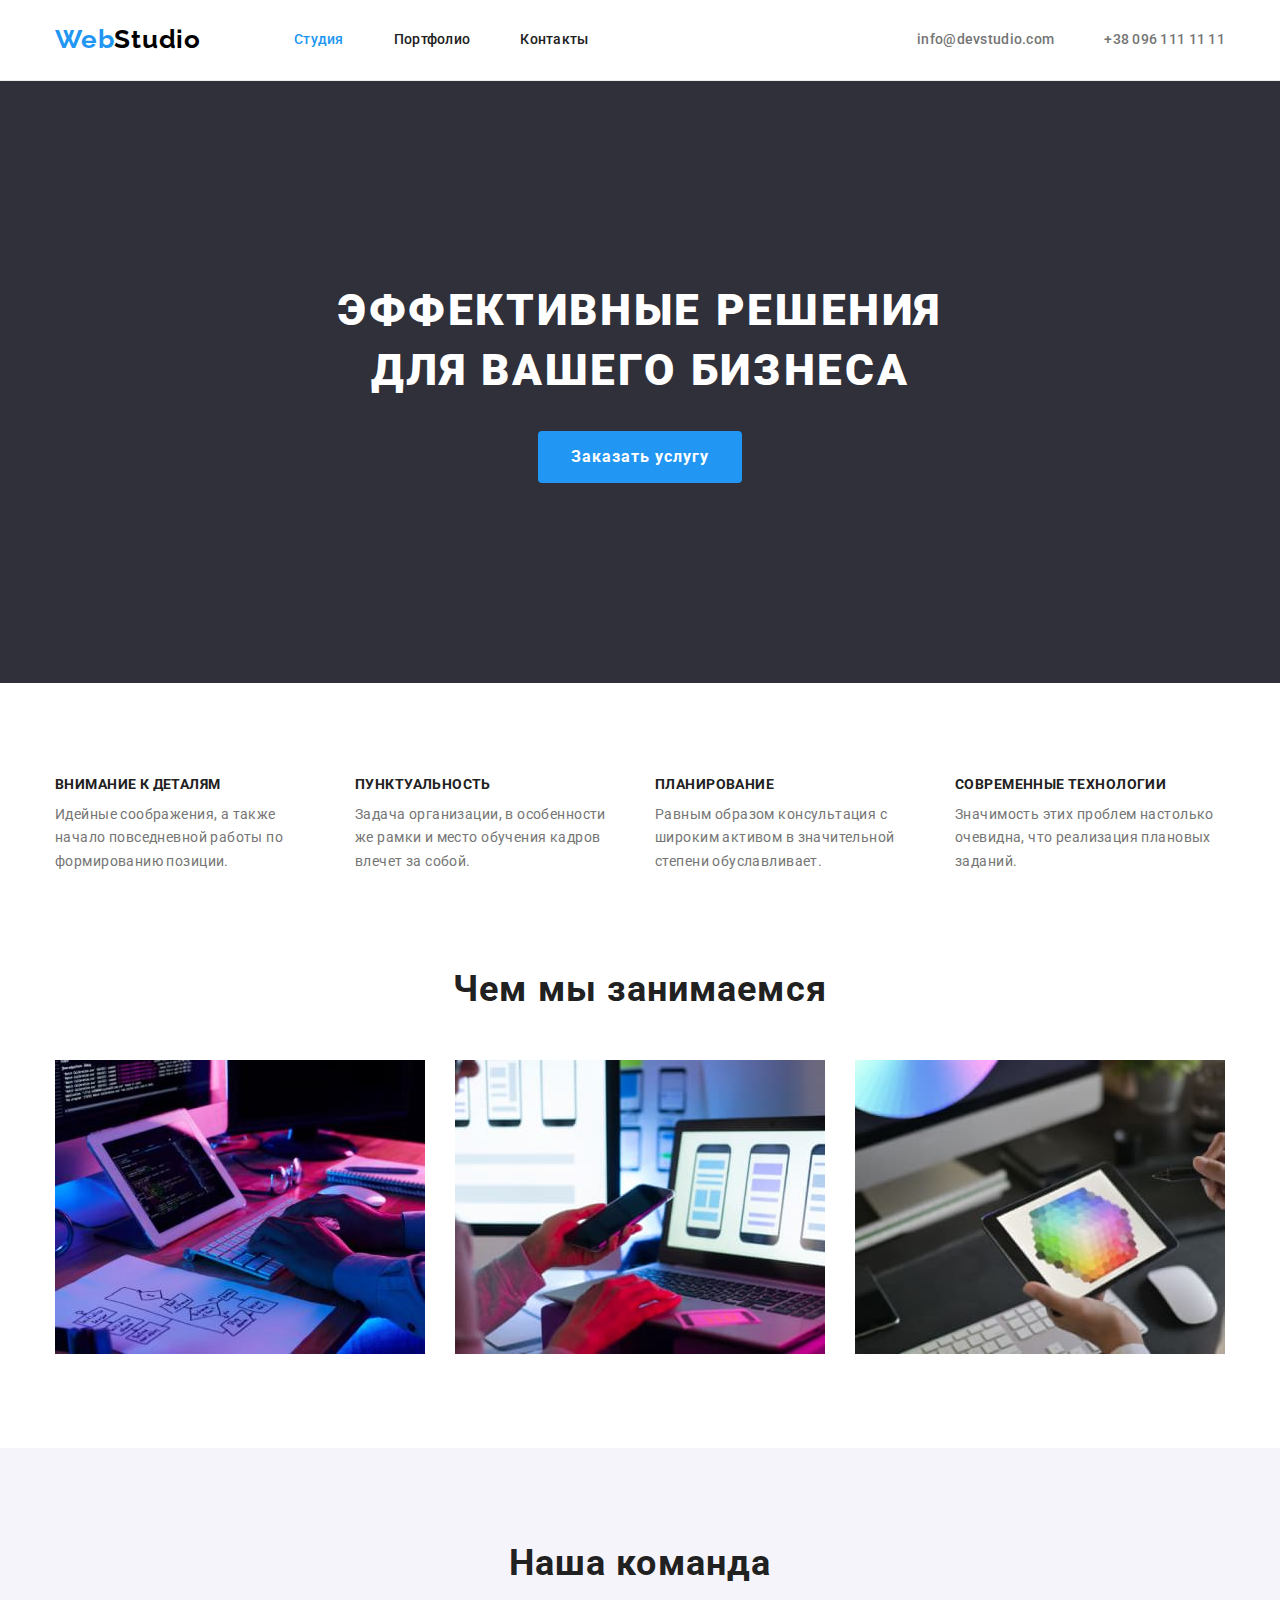
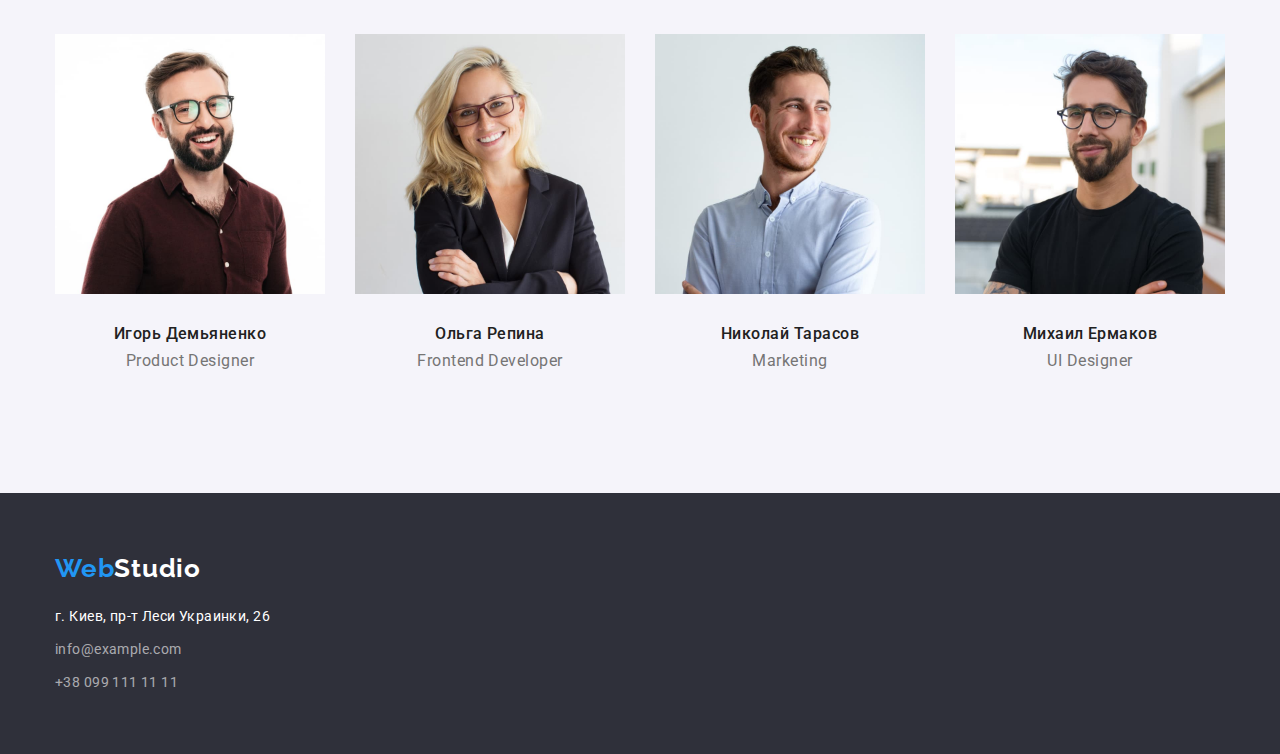
==== commit f56751d0: "Finalise hw-03" ====
--- a/index.html
+++ b/index.html
@@ -11,11 +11,6 @@
     <link
         href="https://fonts.googleapis.com/css2?family=Raleway:wght@700&family=Roboto:wght@400;500;700;900&display=swap"
         rel="stylesheet">
-    <!-- <link rel="preconnect" href="https://fonts.googleapis.com">
-    <link rel="preconnect" href="https://fonts.gstatic.com" crossorigin>
-    <link
-        href="https://fonts.googleapis.com/css2?family=Raleway:wght@700&family=Roboto:wght@400;500;700;900&display=swap"
-        rel="stylesheet"> -->
     <!-- Файл НОРМАЛИЗ -->
     <link rel="stylesheet"
         href="https://cdnjs.cloudflare.com/ajax/libs/modern-normalize/1.1.0/modern-normalize.min.css">
--- a/css/styles.css
+++ b/css/styles.css
@@ -33,7 +33,7 @@
   margin-bottom: 0;
 }
 /* РИСУНКИ В INLINE-BLOCK */
-.img {
+img {
   display: block;
   padding: 0;
   margin: 0;
@@ -53,6 +53,16 @@
   margin: 0 auto;
   padding-left: 15px;
   padding-right: 15px;
+}
+/* ===  ШРИФТ h2 ДЛЯ ВСЕХ СЕКЦИЙ  === */
+.section-title {
+  margin-bottom: 50px;
+
+  font-weight: 700;
+  font-size: 36px;
+  line-height: 1.17;
+  text-align: center;
+  letter-spacing: 0.03em;
 }
 /* ========== HEADER======= */
 
@@ -197,16 +207,6 @@
 }
 /* ---  HERO-FIN  --- */
 
-/* ===  ШРИФТ h2 ДЛЯ ВСЕХ СЕКЦИЙ  === */
-.section-title {
-  margin-bottom: 50px;
-
-  font-weight: 700;
-  font-size: 36px;
-  line-height: 1.17;
-  text-align: center;
-  letter-spacing: 0.03em;
-}
 .title {
   color: var(--text-second-color);
 }
